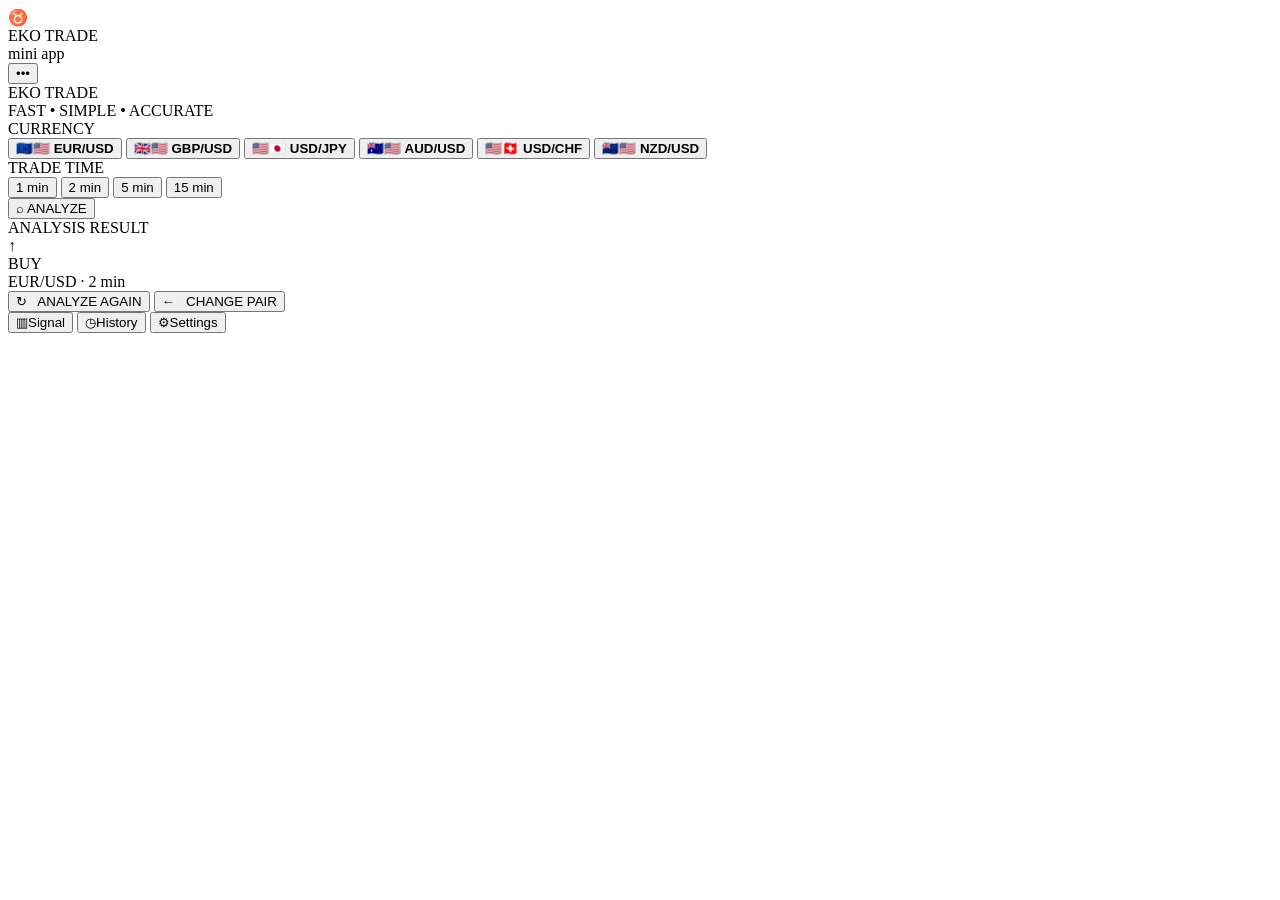
==== frontend/index.html @ 2691672c "Rename index.html to frontend/index.html" ====
<!doctype html>
<html lang="en">
<head>
  <meta charset="UTF-8">
  <meta name="viewport" content="width=device-width,initial-scale=1,viewport-fit=cover">
  <title>EKO TRADE</title>
  <link rel="stylesheet" href="/static/styles.css">
  <script src="https://telegram.org/js/telegram-web-app.js?64"></script>
</head>
<body>
  <div class="app">
    <header class="topbar">
      <div class="brand">
        <div class="bull">♉</div>
        <div>
          <div class="brand-name">EKO <span>TRADE</span></div>
          <div class="brand-sub">mini app</div>
        </div>
      </div>
      <button class="menu" aria-label="Menu">•••</button>
    </header>

    <main id="main">
      <section id="home" class="screen active">
        <div class="hero">
          <div class="candles" aria-hidden="true"></div>
          <div class="hero-content">
            <div class="hero-title">EKO <span>TRADE</span></div>
            <div class="hero-sub">FAST • SIMPLE • ACCURATE</div>
          </div>
        </div>

        <div class="card">
          <label>CURRENCY</label>
          <div id="pairs" class="pair-grid">
            <button class="pair selected" data-pair="EUR/USD">🇪🇺🇺🇸 <b>EUR/USD</b></button>
            <button class="pair" data-pair="GBP/USD">🇬🇧🇺🇸 <b>GBP/USD</b></button>
            <button class="pair" data-pair="USD/JPY">🇺🇸🇯🇵 <b>USD/JPY</b></button>
            <button class="pair" data-pair="AUD/USD">🇦🇺🇺🇸 <b>AUD/USD</b></button>
            <button class="pair" data-pair="USD/CHF">🇺🇸🇨🇭 <b>USD/CHF</b></button>
            <button class="pair" data-pair="NZD/USD">🇳🇿🇺🇸 <b>NZD/USD</b></button>
          </div>

          <label class="time-label">TRADE TIME</label>
          <div id="durations" class="duration-grid">
            <button class="duration" data-minutes="1">1 min</button>
            <button class="duration selected" data-minutes="2">2 min</button>
            <button class="duration" data-minutes="5">5 min</button>
            <button class="duration" data-minutes="15">15 min</button>
          </div>

          <button id="analyze" class="analyze">
            <span class="magnify">⌕</span> ANALYZE
          </button>
          <div id="error" class="error"></div>
        </div>
      </section>

      <section id="result" class="screen result-screen">
        <div class="result-title">ANALYSIS RESULT</div>
        <div id="signal-card" class="signal-card">
          <div id="signal-icon" class="signal-icon">↑</div>
          <div id="signal" class="signal">BUY</div>
          <div id="result-meta" class="result-meta">EUR/USD · 2 min</div>
        </div>
        <button id="again" class="analyze">↻ &nbsp; ANALYZE AGAIN</button>
        <button id="change" class="secondary">← &nbsp; CHANGE PAIR</button>
      </section>
    </main>

    <nav class="bottom">
      <button class="nav active" data-screen="home"><span>▥</span>Signal</button>
      <button class="nav" id="historyBtn"><span>◷</span>History</button>
      <button class="nav" id="settingsBtn"><span>⚙</span>Settings</button>
    </nav>
  </div>
<script src="/static/app.js"></script>
</body>
</html>
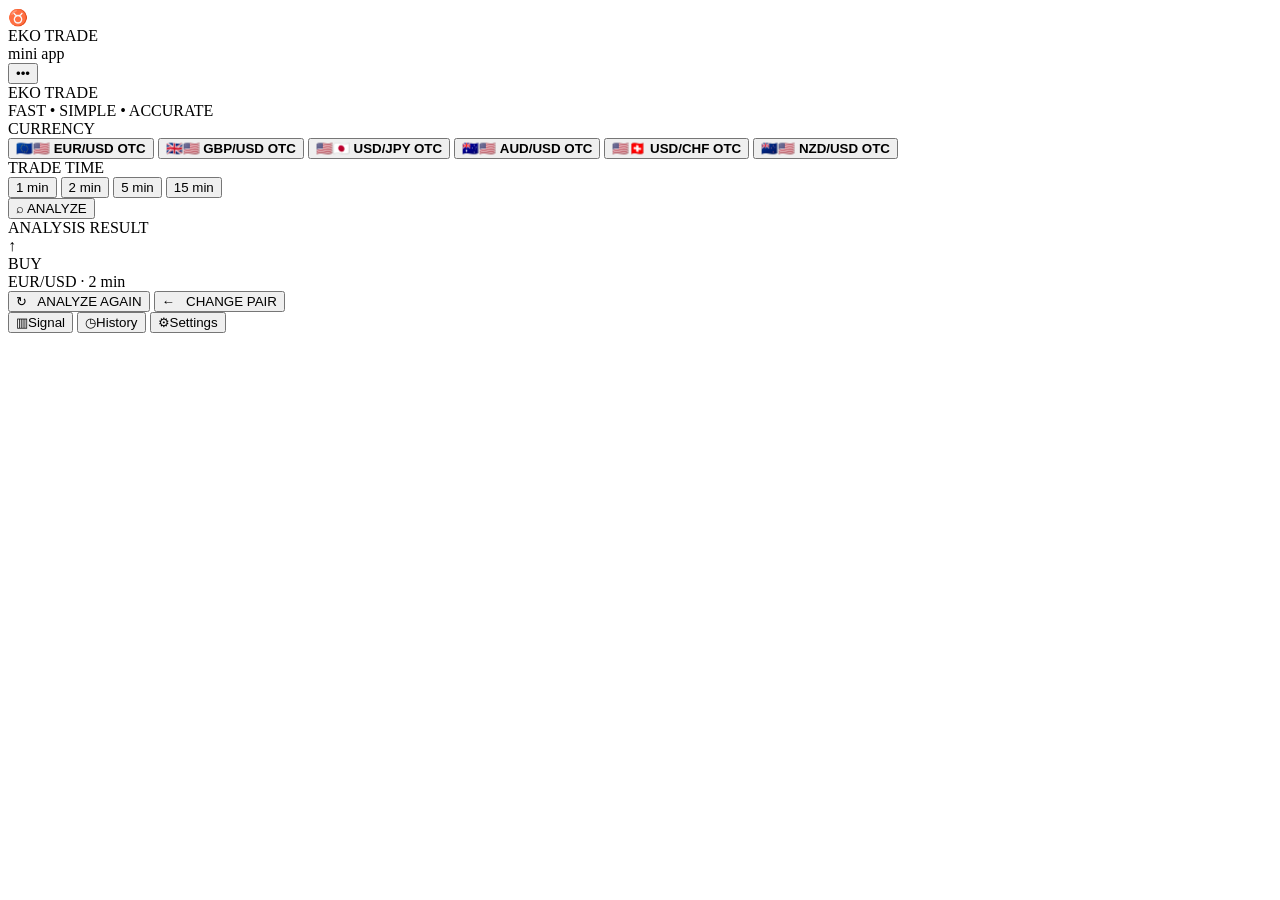
==== commit 9ea9bf21: "Add OTC options for currency pairs" ====
--- a/frontend/index.html
+++ b/frontend/index.html
@@ -33,12 +33,12 @@
         <div class="card">
           <label>CURRENCY</label>
           <div id="pairs" class="pair-grid">
-            <button class="pair selected" data-pair="EUR/USD">🇪🇺🇺🇸 <b>EUR/USD</b></button>
-            <button class="pair" data-pair="GBP/USD">🇬🇧🇺🇸 <b>GBP/USD</b></button>
-            <button class="pair" data-pair="USD/JPY">🇺🇸🇯🇵 <b>USD/JPY</b></button>
-            <button class="pair" data-pair="AUD/USD">🇦🇺🇺🇸 <b>AUD/USD</b></button>
-            <button class="pair" data-pair="USD/CHF">🇺🇸🇨🇭 <b>USD/CHF</b></button>
-            <button class="pair" data-pair="NZD/USD">🇳🇿🇺🇸 <b>NZD/USD</b></button>
+            <button class="pair selected" data-pair="EUR/USD OTC">🇪🇺🇺🇸 <b>EUR/USD OTC</b></button>
+            <button class="pair" data-pair="GBP/USD OTC">🇬🇧🇺🇸 <b>GBP/USD OTC</b></button>
+            <button class="pair" data-pair="USD/JPY OTC">🇺🇸🇯🇵 <b>USD/JPY OTC</b></button>
+            <button class="pair" data-pair="AUD/USD OTC">🇦🇺🇺🇸 <b>AUD/USD OTC</b></button>
+            <button class="pair" data-pair="USD/CHF OTC">🇺🇸🇨🇭 <b>USD/CHF OTC</b></button>
+            <button class="pair" data-pair="NZD/USD OTC">🇳🇿🇺🇸 <b>NZD/USD OTC</b></button>
           </div>
 
           <label class="time-label">TRADE TIME</label>
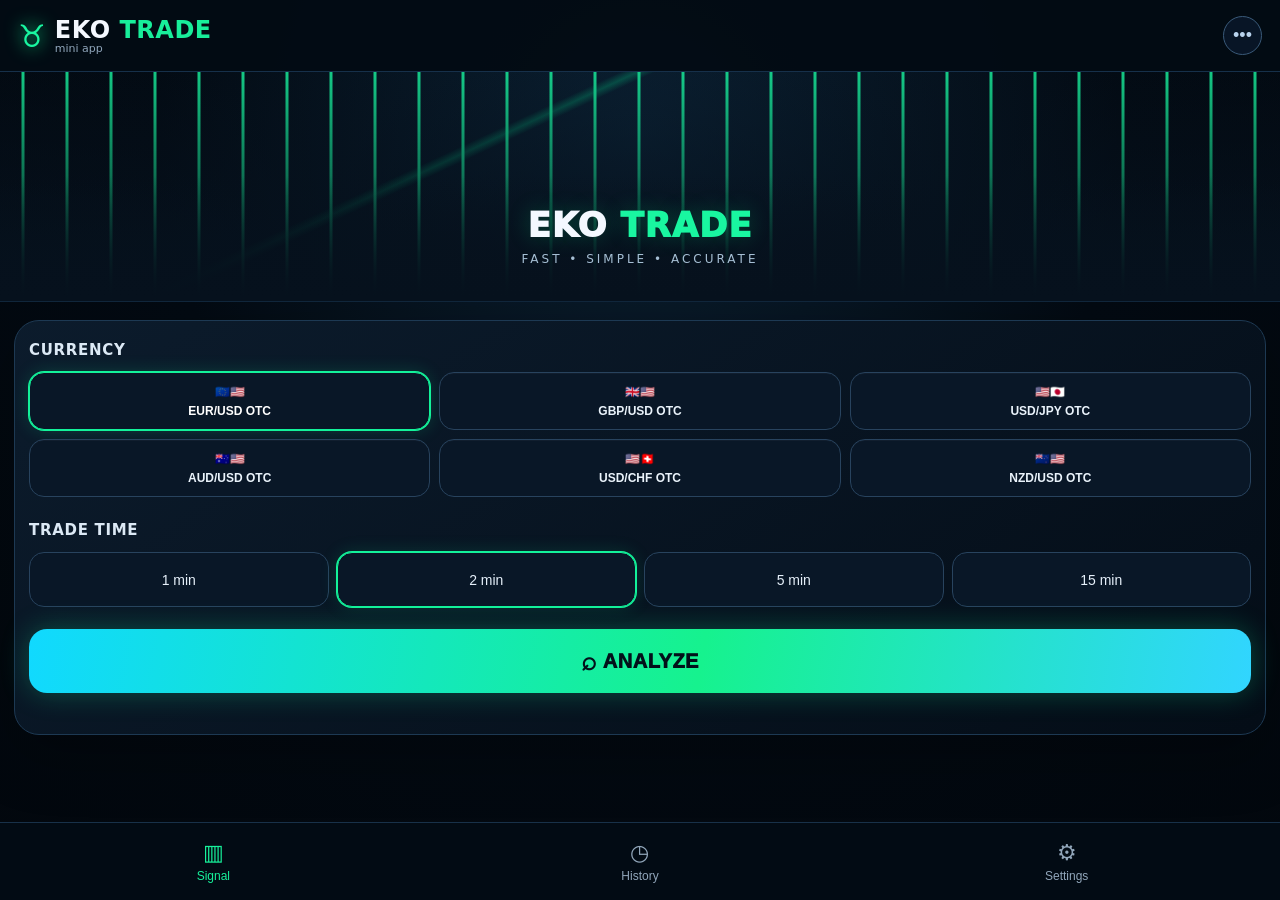
==== commit b9e3e5ba: "Update stylesheet and script paths in index.html" ====
--- a/frontend/index.html
+++ b/frontend/index.html
@@ -4,7 +4,7 @@
   <meta charset="UTF-8">
   <meta name="viewport" content="width=device-width,initial-scale=1,viewport-fit=cover">
   <title>EKO TRADE</title>
-  <link rel="stylesheet" href="/static/styles.css">
+<link rel="stylesheet" href="/styles.css">
   <script src="https://telegram.org/js/telegram-web-app.js?64"></script>
 </head>
 <body>
@@ -74,6 +74,6 @@
       <button class="nav" id="settingsBtn"><span>⚙</span>Settings</button>
     </nav>
   </div>
-<script src="/static/app.js"></script>
+<script src="/app.js"></script>
 </body>
 </html>
--- a/styles.css
+++ b/styles.css
@@ -0,0 +1 @@
+*{box-sizing:border-box}html,body{margin:0;min-height:100%;font-family:Inter,system-ui,-apple-system,BlinkMacSystemFont,"Segoe UI",sans-serif;background:#030a12;color:#f4f8ff}body{overflow-x:hidden}.app{min-height:100vh;background:radial-gradient(circle at 50% 15%,#0b2032 0,#030a12 48%,#02070d 100%);padding-bottom:78px}.topbar{height:72px;display:flex;align-items:center;justify-content:space-between;padding:10px 18px;border-bottom:1px solid #16304a;background:rgba(3,11,20,.94);position:sticky;top:0;z-index:5}.brand{display:flex;align-items:center;gap:9px}.bull{font-size:31px;color:#19f6a0;filter:drop-shadow(0 0 9px #0cff9a)}.brand-name{font-size:24px;font-weight:900;letter-spacing:.5px}.brand-name span{color:#18ee9a}.brand-sub{font-size:11px;color:#91a7bc;margin-top:-2px}.menu{border:1px solid #3a5a79;background:#081526;color:#b9d3ed;border-radius:50%;width:39px;height:39px;font-size:18px}.hero{height:230px;position:relative;overflow:hidden;border-bottom:1px solid #10263b;background:linear-gradient(180deg,rgba(5,23,39,.1),#06111d)}.hero:after{content:"";position:absolute;inset:0;background:linear-gradient(180deg,transparent 45%,#06111d 100%)}.candles{position:absolute;inset:0;opacity:.8;background:repeating-linear-gradient(90deg,transparent 0 21px,#19f6a0 22px 24px,transparent 25px 44px),linear-gradient(155deg,transparent 35%,rgba(0,255,160,.28) 36%,transparent 37%);mask-image:linear-gradient(180deg,#fff,transparent)}.hero-content{position:absolute;z-index:1;left:0;right:0;bottom:35px;text-align:center}.hero-title{font-size:34px;font-weight:950;letter-spacing:1px;text-shadow:0 0 22px rgba(0,255,150,.22)}.hero-title span{color:#19f6a0}.hero-sub{font-size:12px;letter-spacing:3px;color:#a6bfd4;margin-top:7px}.card{margin:18px 14px 0;padding:20px 14px 17px;border:1px solid #1d3953;border-radius:25px;background:linear-gradient(145deg,rgba(12,28,45,.97),rgba(4,13,23,.97));box-shadow:0 20px 60px rgba(0,0,0,.25)}label{display:block;font-size:15px;font-weight:800;letter-spacing:.7px;color:#dce9f5;margin-bottom:13px}.pair-grid{display:grid;grid-template-columns:repeat(3,1fr);gap:9px}.pair{min-height:58px;border:1px solid #28435e;border-radius:15px;background:#091727;color:#eaf3fb;font-size:12px;box-shadow:inset 0 1px rgba(255,255,255,.03)}.pair b{display:block;margin-top:5px}.pair.selected{border-color:#13f29a;box-shadow:0 0 0 1px #13f29a,0 0 18px rgba(19,242,154,.18);color:#fff}.time-label{margin-top:24px}.duration-grid{display:grid;grid-template-columns:repeat(4,1fr);gap:8px}.duration{height:55px;border:1px solid #28435e;border-radius:15px;background:#091727;color:#e6f0fa;font-size:14px}.duration.selected{border-color:#13f29a;box-shadow:0 0 0 1px #13f29a,0 0 18px rgba(19,242,154,.15)}.analyze{width:100%;height:64px;border:0;border-radius:18px;margin-top:22px;background:linear-gradient(100deg,#11d9ff,#16f28e 55%,#31d5ff);color:#03101a;font-size:20px;font-weight:950;letter-spacing:.5px;box-shadow:0 0 28px rgba(16,232,155,.28)}.analyze:active,.secondary:active,.pair:active,.duration:active{transform:scale(.985)}.magnify{font-size:26px;vertical-align:-2px}.error{color:#ff8f9b;font-size:12px;text-align:center;min-height:16px;margin-top:8px}.bottom{position:fixed;left:0;right:0;bottom:0;height:78px;background:rgba(3,12,21,.97);border-top:1px solid #183149;display:grid;grid-template-columns:repeat(3,1fr);z-index:10}.nav{border:0;background:none;color:#91a6ba;font-size:12px}.nav span{display:block;font-size:22px;margin-bottom:3px}.nav.active{color:#17f19b}.screen{display:none}.screen.active{display:block}.result-screen{padding:24px 14px}.result-title{text-align:center;letter-spacing:2px;color:#bfd0df;font-size:14px;margin:18px 0 26px}.signal-card{border:1px solid #10ed9a;border-radius:28px;min-height:390px;background:radial-gradient(circle at 50% 32%,rgba(0,255,160,.16),transparent 37%),linear-gradient(145deg,rgba(0,75,59,.65),rgba(3,16,25,.98));display:flex;flex-direction:column;align-items:center;justify-content:center;box-shadow:0 0 35px rgba(0,255,150,.18),inset 0 0 45px rgba(0,255,150,.06)}.signal-icon{width:142px;height:142px;border:3px solid #18f4a0;border-radius:50%;display:grid;place-items:center;font-size:70px;color:#18f4a0;box-shadow:0 0 35px rgba(0,255,150,.2);margin-bottom:22px}.signal{font-size:68px;font-weight:1000;letter-spacing:2px;color:#15efa0;text-shadow:0 0 25px rgba(0,255,160,.3)}.result-meta{margin-top:18px;padding:16px 30px;border:1px solid #1a4661;border-radius:16px;background:#071827;color:#dce9f4;font-size:17px}.secondary{width:100%;height:58px;margin-top:14px;border:1px solid #203e58;border-radius:17px;background:#071524;color:#e8f0f8;font-size:16px;font-weight:750}@media(max-width:370px){.pair-grid{gap:6px}.pair{font-size:11px}.hero-title{font-size:30px}.signal{font-size:58px}}
